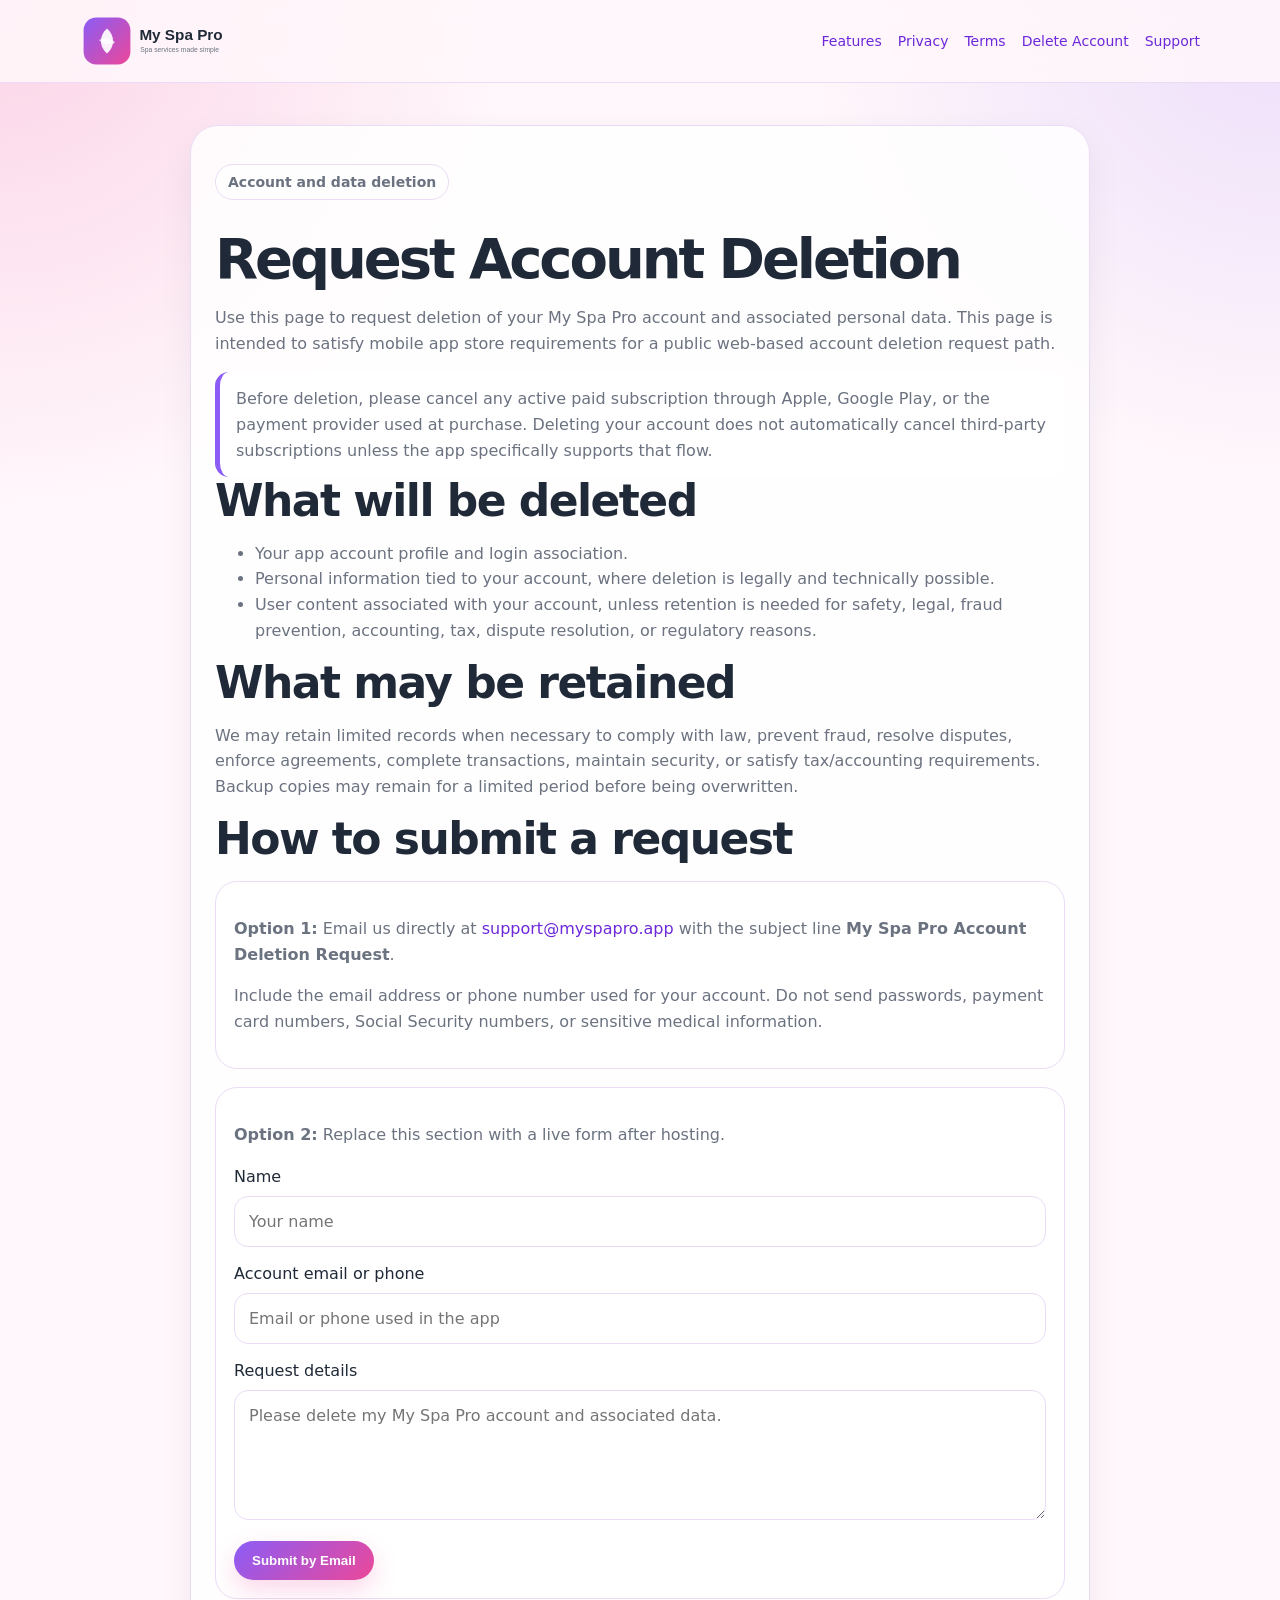
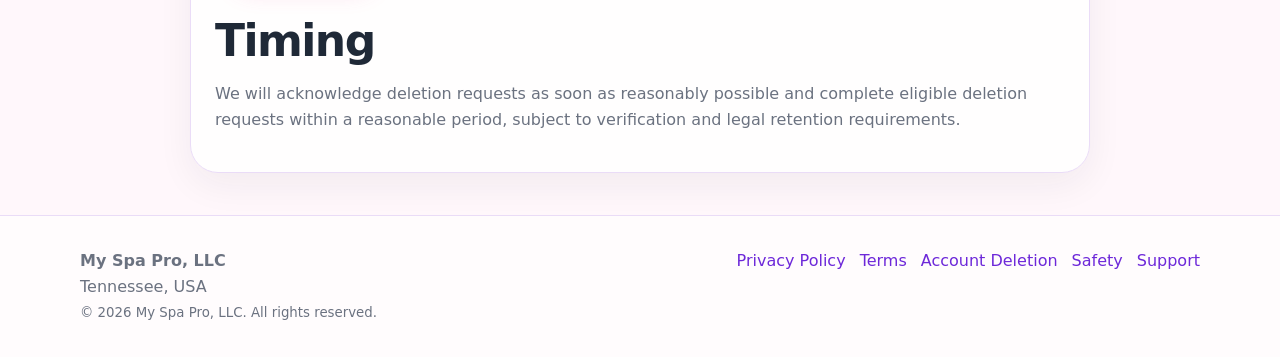
==== account-deletion.html @ a32980a8 "Add files via upload" ====
<!doctype html>
<html lang="en">
<head>
  <meta charset="utf-8">
  <meta name="viewport" content="width=device-width, initial-scale=1">
  <title>Account Deletion | My Spa Pro</title>
  <meta name="description" content="My Spa Pro helps clients and spa professionals connect, manage appointments, and simplify spa services.">
  <link rel="stylesheet" href="styles.css">
</head>
<body>

<header>
  <div class="container nav">
    <a class="logo" href="index.html" aria-label="My Spa Pro home"><img src="assets/logo.svg" alt="My Spa Pro"></a>
    <nav class="nav-links" aria-label="Main navigation">
      <a href="index.html#features">Features</a>
      <a href="privacy.html">Privacy</a>
      <a href="terms.html">Terms</a>
      <a href="account-deletion.html">Delete Account</a>
      <a href="support.html">Support</a>
    </nav>
  </div>
</header>


<main class="container content-page">
  <p class="kicker">Account and data deletion</p>
  <h1>Request Account Deletion</h1>
  <p>Use this page to request deletion of your My Spa Pro account and associated personal data. This page is intended to satisfy mobile app store requirements for a public web-based account deletion request path.</p>

  <div class="notice">
    Before deletion, please cancel any active paid subscription through Apple, Google Play, or the payment provider used at purchase. Deleting your account does not automatically cancel third-party subscriptions unless the app specifically supports that flow.
  </div>

  <h2>What will be deleted</h2>
  <ul>
    <li>Your app account profile and login association.</li>
    <li>Personal information tied to your account, where deletion is legally and technically possible.</li>
    <li>User content associated with your account, unless retention is needed for safety, legal, fraud prevention, accounting, tax, dispute resolution, or regulatory reasons.</li>
  </ul>

  <h2>What may be retained</h2>
  <p>We may retain limited records when necessary to comply with law, prevent fraud, resolve disputes, enforce agreements, complete transactions, maintain security, or satisfy tax/accounting requirements. Backup copies may remain for a limited period before being overwritten.</p>

  <h2>How to submit a request</h2>
  <div class="form-box">
    <p><strong>Option 1:</strong> Email us directly at <a href="mailto:support@myspapro.app?subject=My%20Spa%20Pro%20Account%20Deletion%20Request">support@myspapro.app</a> with the subject line <strong>My Spa Pro Account Deletion Request</strong>.</p>
    <p>Include the email address or phone number used for your account. Do not send passwords, payment card numbers, Social Security numbers, or sensitive medical information.</p>
  </div>

  <div class="form-box">
    <p><strong>Option 2:</strong> Replace this section with a live form after hosting.</p>
    <form action="mailto:support@myspapro.app" method="post" enctype="text/plain">
      <label for="name">Name</label>
      <input id="name" name="name" placeholder="Your name">
      <label for="email">Account email or phone</label>
      <input id="email" name="account" placeholder="Email or phone used in the app">
      <label for="details">Request details</label>
      <textarea id="details" name="details" placeholder="Please delete my My Spa Pro account and associated data."></textarea>
      <button class="btn" type="submit">Submit by Email</button>
    </form>
  </div>

  <h2>Timing</h2>
  <p>We will acknowledge deletion requests as soon as reasonably possible and complete eligible deletion requests within a reasonable period, subject to verification and legal retention requirements.</p>
</main>


<footer>
  <div class="container footer-grid">
    <div>
      <strong>My Spa Pro, LLC</strong><br>
      Tennessee, USA<br>
      <small>© <span id="year"></span> My Spa Pro, LLC. All rights reserved.</small>
    </div>
    <div class="footer-links">
      <a href="privacy.html">Privacy Policy</a>
      <a href="terms.html">Terms</a>
      <a href="account-deletion.html">Account Deletion</a>
      <a href="safety.html">Safety</a>
      <a href="support.html">Support</a>
    </div>
  </div>
</footer>
<script>document.getElementById('year').textContent = new Date().getFullYear();</script>

</body>
</html>
---- styles.css ----
:root {
  --bg: #fff7fb;
  --panel: rgba(255,255,255,.86);
  --text: #1f2937;
  --muted: #6b7280;
  --brand: #8b5cf6;
  --brand2: #ec4899;
  --border: #eadcf7;
  --shadow: 0 20px 60px rgba(139, 92, 246, .18);
}

* { box-sizing: border-box; }

body {
  margin: 0;
  font-family: Inter, ui-sans-serif, system-ui, -apple-system, BlinkMacSystemFont, "Segoe UI", sans-serif;
  color: var(--text);
  background:
    radial-gradient(circle at top left, rgba(236,72,153,.20), transparent 32rem),
    radial-gradient(circle at top right, rgba(139,92,246,.16), transparent 30rem),
    var(--bg);
  line-height: 1.6;
}

a { color: #6d28d9; text-decoration: none; }
a:hover { text-decoration: underline; }

.container { width: min(1120px, calc(100% - 32px)); margin: 0 auto; }

header {
  position: sticky;
  top: 0;
  z-index: 10;
  background: rgba(255,247,251,.86);
  backdrop-filter: blur(14px);
  border-bottom: 1px solid var(--border);
}

.nav {
  display: flex;
  align-items: center;
  justify-content: space-between;
  gap: 18px;
  padding: 14px 0;
}

.logo img { height: 54px; display: block; }

.nav-links {
  display: flex;
  align-items: center;
  gap: 16px;
  flex-wrap: wrap;
  font-size: 14px;
}

.btn {
  display: inline-flex;
  align-items: center;
  justify-content: center;
  border: 0;
  border-radius: 999px;
  padding: 12px 18px;
  font-weight: 700;
  background: linear-gradient(135deg, var(--brand), var(--brand2));
  color: white;
  box-shadow: 0 10px 24px rgba(236,72,153,.22);
}

.btn:hover { text-decoration: none; transform: translateY(-1px); }

.btn.secondary {
  background: white;
  color: #6d28d9;
  border: 1px solid var(--border);
  box-shadow: none;
}

.hero {
  padding: 84px 0 56px;
}

.hero-grid {
  display: grid;
  grid-template-columns: 1.08fr .92fr;
  gap: 40px;
  align-items: center;
}

.kicker {
  display: inline-flex;
  padding: 6px 12px;
  border: 1px solid var(--border);
  border-radius: 999px;
  background: rgba(255,255,255,.72);
  color: #6d28d9;
  font-size: 14px;
  font-weight: 700;
}

h1 {
  font-size: clamp(42px, 7vw, 76px);
  line-height: .98;
  letter-spacing: -0.055em;
  margin: 18px 0;
}

h2 {
  font-size: clamp(28px, 4vw, 44px);
  line-height: 1.08;
  letter-spacing: -0.035em;
  margin: 0 0 14px;
}

h3 { margin: 0 0 8px; font-size: 20px; }

.lead {
  font-size: 20px;
  color: var(--muted);
  max-width: 680px;
}

.actions { display: flex; gap: 12px; flex-wrap: wrap; margin-top: 28px; }

.phone-card {
  background: linear-gradient(180deg, rgba(255,255,255,.92), rgba(255,255,255,.72));
  border: 1px solid var(--border);
  border-radius: 34px;
  box-shadow: var(--shadow);
  padding: 28px;
}

.mock-phone {
  border-radius: 36px;
  background: #111827;
  padding: 14px;
  max-width: 360px;
  margin: 0 auto;
  box-shadow: inset 0 0 0 1px rgba(255,255,255,.08);
}

.screen {
  border-radius: 26px;
  background: linear-gradient(180deg, #fff, #fff7fb);
  min-height: 560px;
  padding: 26px 20px;
}

.app-pill {
  display: flex;
  gap: 10px;
  align-items: center;
  padding: 12px;
  background: white;
  border: 1px solid var(--border);
  border-radius: 18px;
  margin: 12px 0;
}

.icon {
  width: 44px;
  height: 44px;
  border-radius: 14px;
  background: linear-gradient(135deg, var(--brand), var(--brand2));
}

section { padding: 56px 0; }

.cards {
  display: grid;
  grid-template-columns: repeat(3, 1fr);
  gap: 18px;
  margin-top: 24px;
}

.card, .content-page {
  background: var(--panel);
  border: 1px solid var(--border);
  border-radius: 28px;
  padding: 24px;
  box-shadow: 0 12px 36px rgba(31,41,55,.06);
}

.card p, .content-page p, li { color: var(--muted); }

.content-page {
  margin: 42px auto;
  max-width: 900px;
}

.content-page h1 {
  font-size: clamp(36px, 5vw, 56px);
}

.notice {
  background: #fff;
  border-left: 5px solid var(--brand);
  padding: 14px 16px;
  border-radius: 14px;
  color: var(--muted);
}

.form-box {
  background: white;
  border: 1px solid var(--border);
  border-radius: 22px;
  padding: 18px;
  margin: 18px 0;
}

input, textarea, select {
  width: 100%;
  padding: 12px 14px;
  border: 1px solid var(--border);
  border-radius: 14px;
  font: inherit;
  margin: 6px 0 14px;
  background: #fff;
}

textarea { min-height: 130px; }

footer {
  border-top: 1px solid var(--border);
  background: rgba(255,255,255,.68);
  padding: 32px 0;
  color: var(--muted);
}

.footer-grid {
  display: flex;
  justify-content: space-between;
  gap: 20px;
  flex-wrap: wrap;
}

.footer-links { display: flex; gap: 14px; flex-wrap: wrap; }

@media (max-width: 820px) {
  .hero-grid, .cards { grid-template-columns: 1fr; }
  .nav { align-items: flex-start; flex-direction: column; }
  .screen { min-height: 440px; }
}
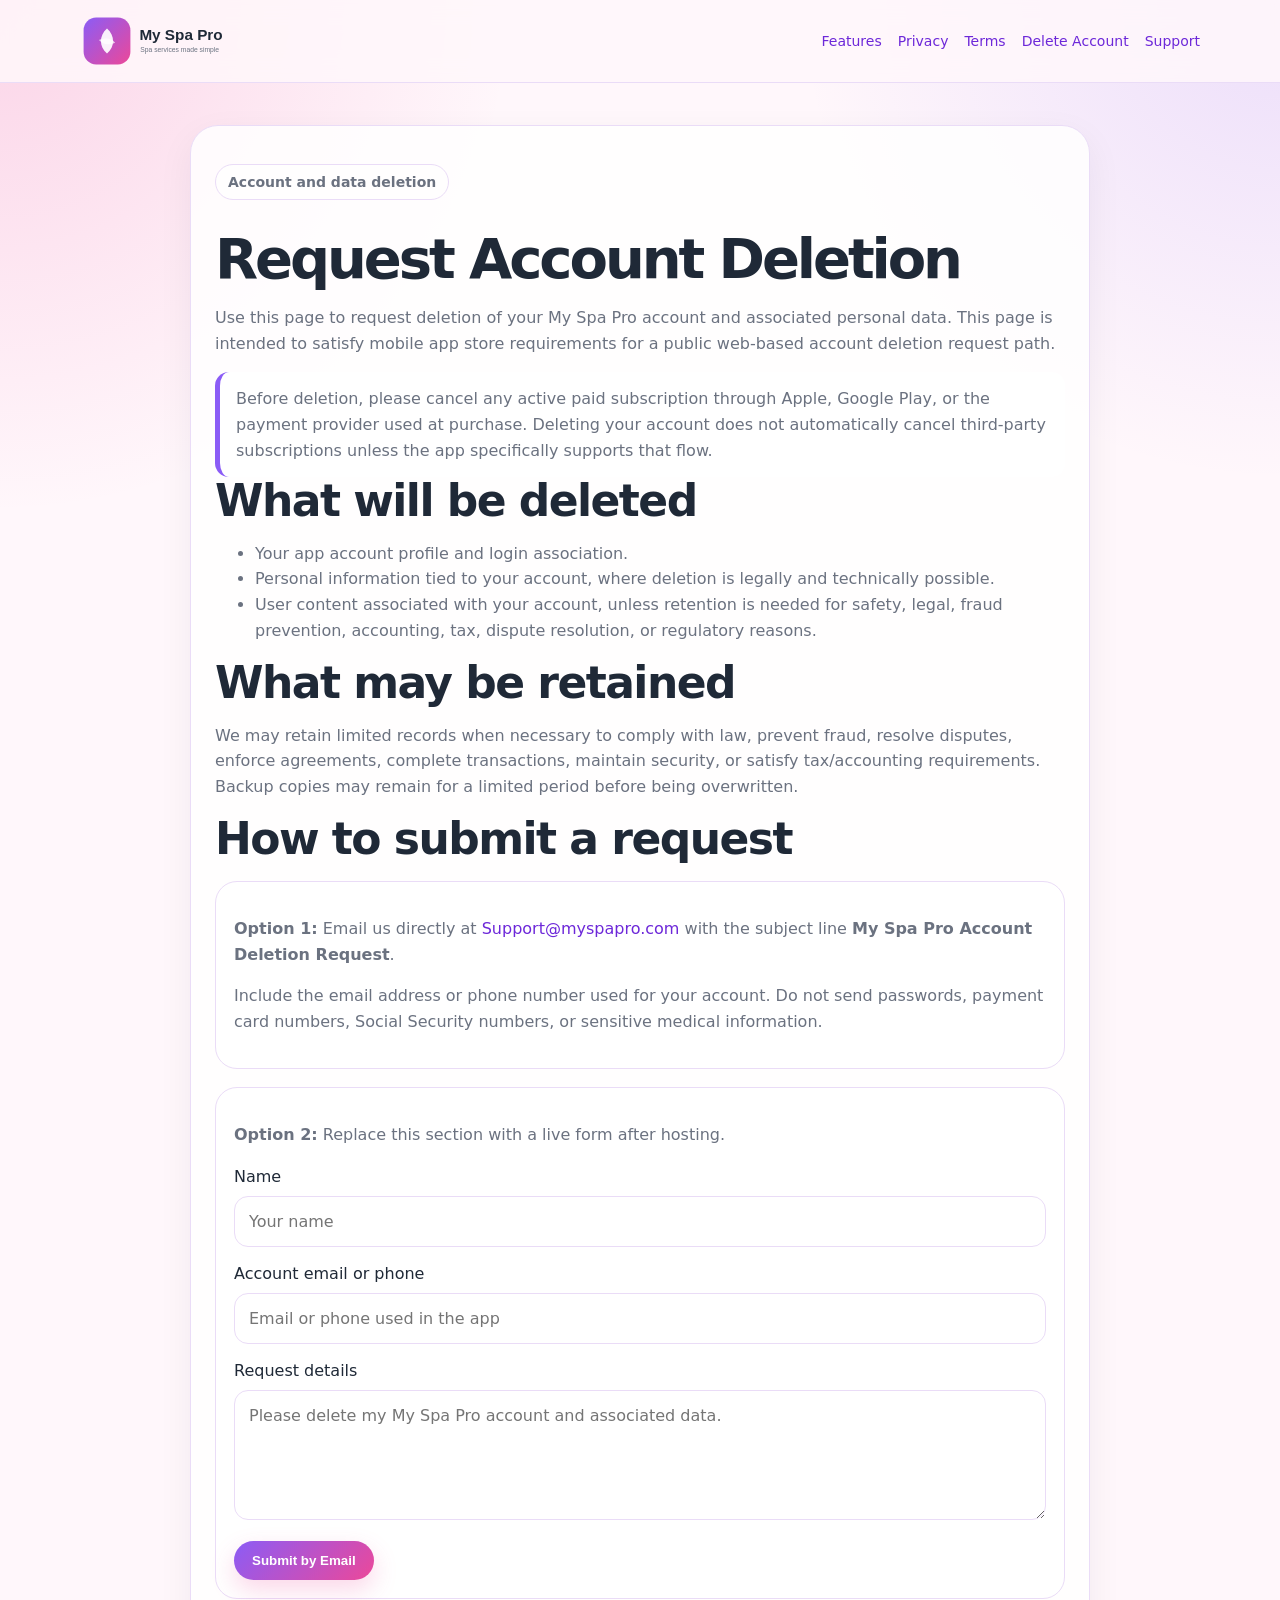
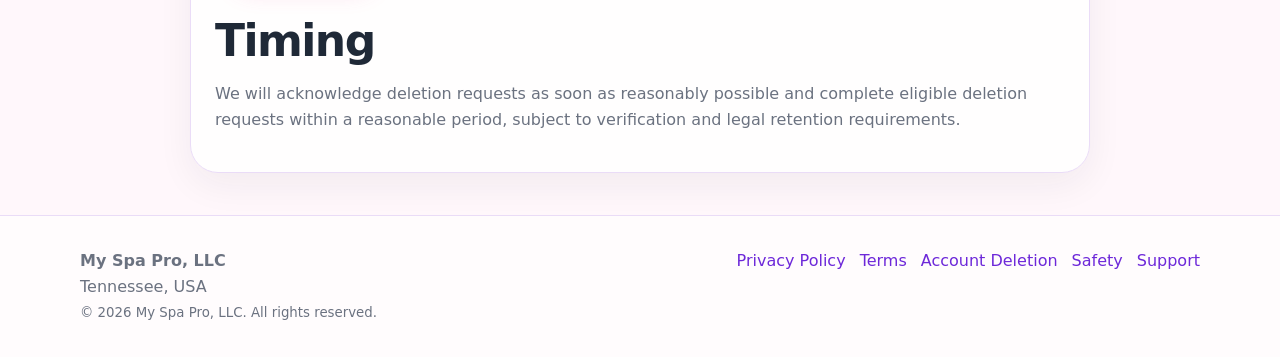
==== commit 37031be2: "Update account-deletion.html" ====
--- a/account-deletion.html
+++ b/account-deletion.html
@@ -44,13 +44,13 @@
 
   <h2>How to submit a request</h2>
   <div class="form-box">
-    <p><strong>Option 1:</strong> Email us directly at <a href="mailto:support@myspapro.app?subject=My%20Spa%20Pro%20Account%20Deletion%20Request">support@myspapro.app</a> with the subject line <strong>My Spa Pro Account Deletion Request</strong>.</p>
+    <p><strong>Option 1:</strong> Email us directly at <a href="mailto:Support@myspapro.com?subject=My%20Spa%20Pro%20Account%20Deletion%20Request">Support@myspapro.com</a> with the subject line <strong>My Spa Pro Account Deletion Request</strong>.</p>
     <p>Include the email address or phone number used for your account. Do not send passwords, payment card numbers, Social Security numbers, or sensitive medical information.</p>
   </div>
 
   <div class="form-box">
     <p><strong>Option 2:</strong> Replace this section with a live form after hosting.</p>
-    <form action="mailto:support@myspapro.app" method="post" enctype="text/plain">
+    <form action="mailto:Support@myspapro.com" method="post" enctype="text/plain">
       <label for="name">Name</label>
       <input id="name" name="name" placeholder="Your name">
       <label for="email">Account email or phone</label>
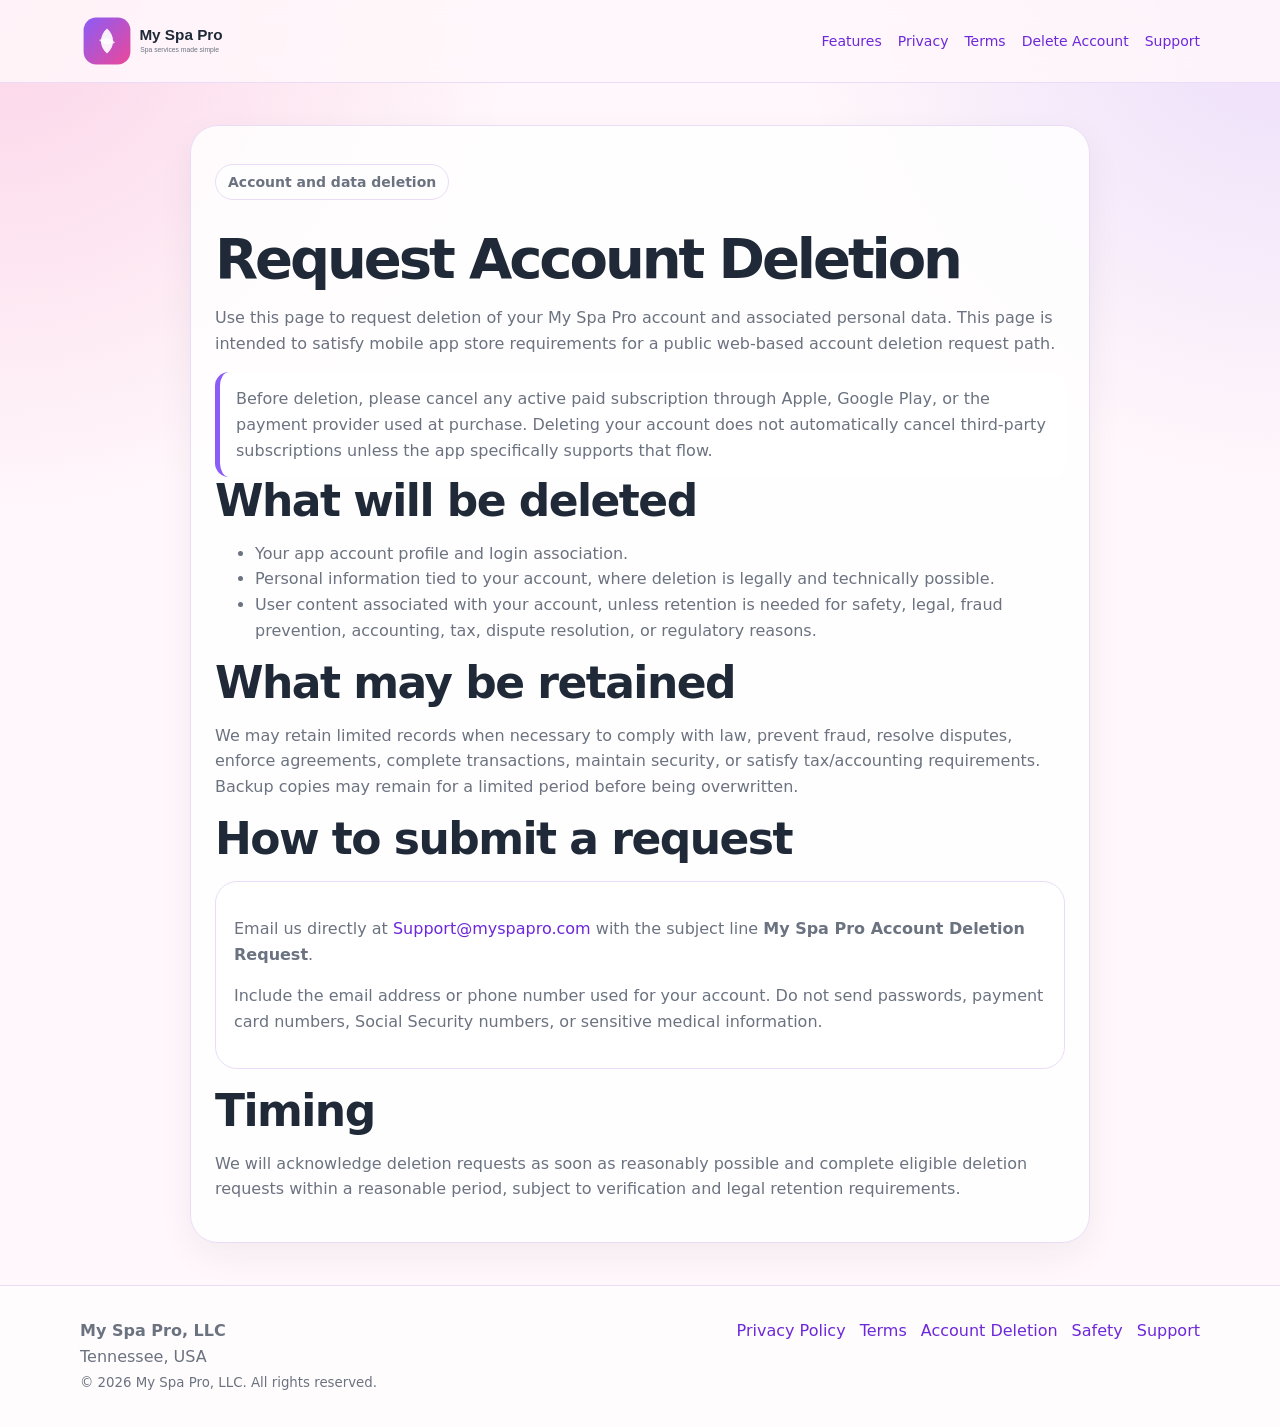
==== commit 0fbe25f3: "Update account-deletion.html Removed form" ====
--- a/account-deletion.html
+++ b/account-deletion.html
@@ -44,21 +44,8 @@
 
   <h2>How to submit a request</h2>
   <div class="form-box">
-    <p><strong>Option 1:</strong> Email us directly at <a href="mailto:Support@myspapro.com?subject=My%20Spa%20Pro%20Account%20Deletion%20Request">Support@myspapro.com</a> with the subject line <strong>My Spa Pro Account Deletion Request</strong>.</p>
+    <p>Email us directly at <a href="mailto:Support@myspapro.com?subject=My%20Spa%20Pro%20Account%20Deletion%20Request">Support@myspapro.com</a> with the subject line <strong>My Spa Pro Account Deletion Request</strong>.</p>
     <p>Include the email address or phone number used for your account. Do not send passwords, payment card numbers, Social Security numbers, or sensitive medical information.</p>
-  </div>
-
-  <div class="form-box">
-    <p><strong>Option 2:</strong> Replace this section with a live form after hosting.</p>
-    <form action="mailto:Support@myspapro.com" method="post" enctype="text/plain">
-      <label for="name">Name</label>
-      <input id="name" name="name" placeholder="Your name">
-      <label for="email">Account email or phone</label>
-      <input id="email" name="account" placeholder="Email or phone used in the app">
-      <label for="details">Request details</label>
-      <textarea id="details" name="details" placeholder="Please delete my My Spa Pro account and associated data."></textarea>
-      <button class="btn" type="submit">Submit by Email</button>
-    </form>
   </div>
 
   <h2>Timing</h2>
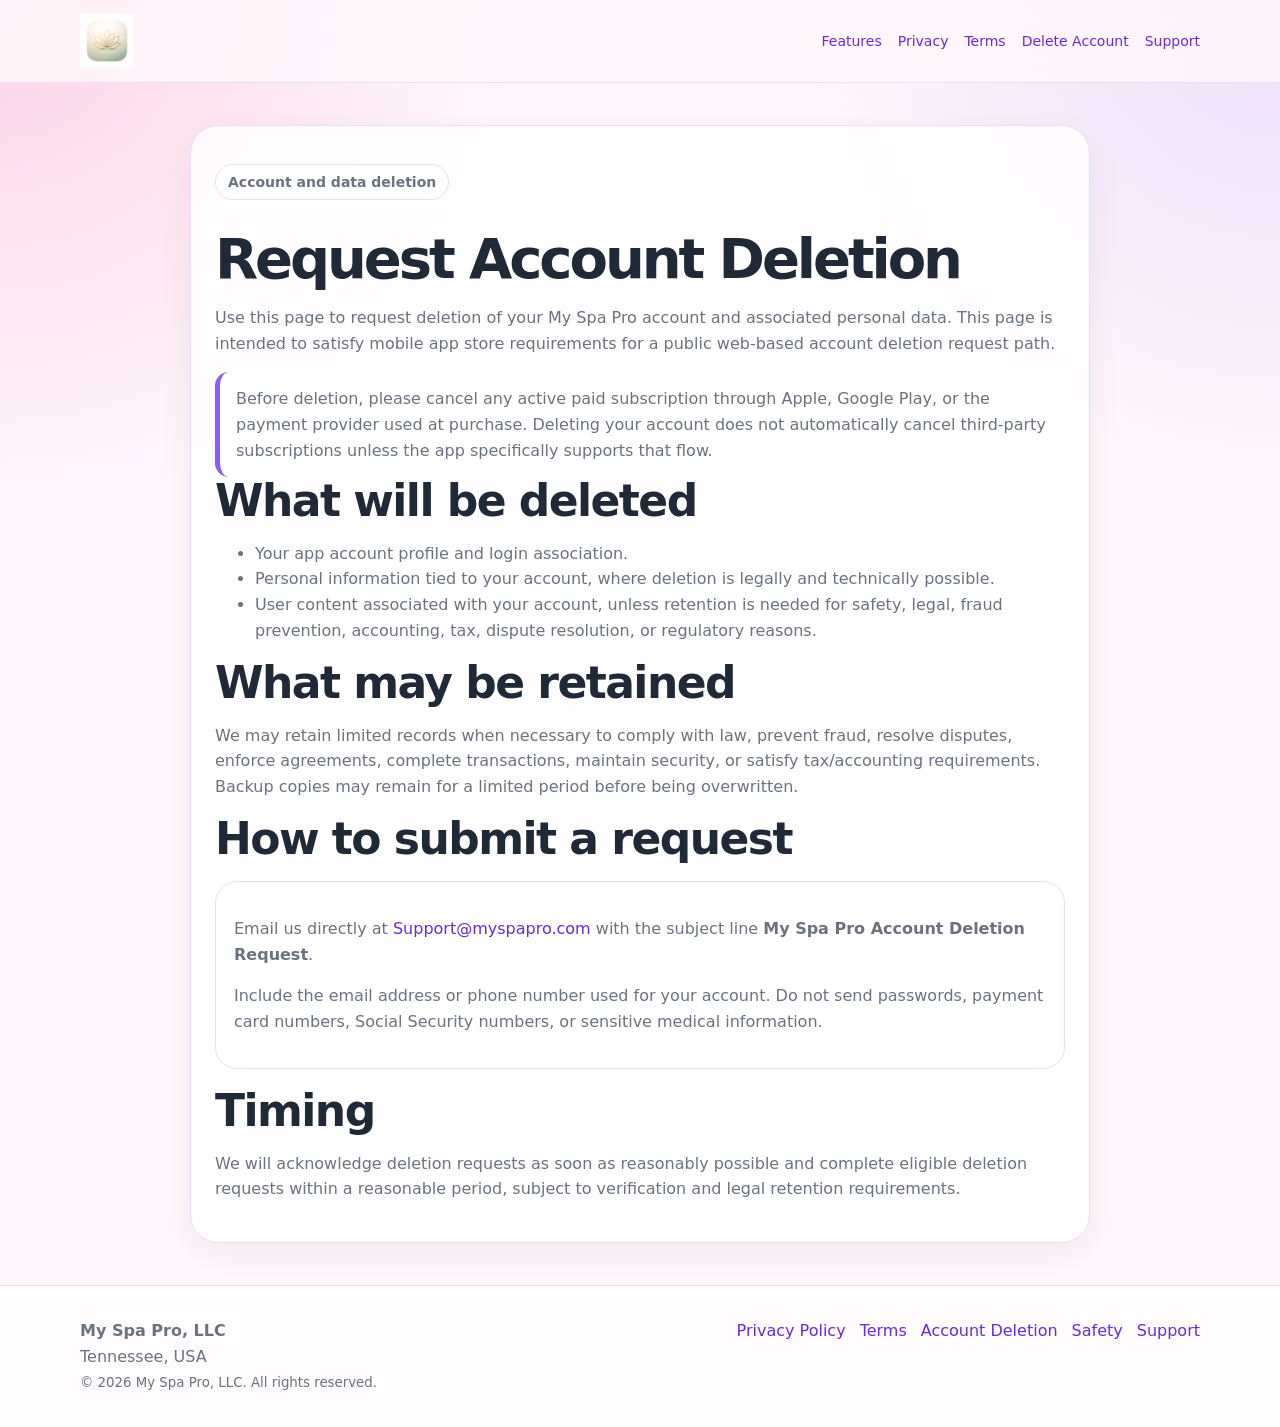
==== commit 406329a6: "Update account-deletion.html" ====
--- a/account-deletion.html
+++ b/account-deletion.html
@@ -11,7 +11,7 @@
 
 <header>
   <div class="container nav">
-    <a class="logo" href="index.html" aria-label="My Spa Pro home"><img src="assets/logo.svg" alt="My Spa Pro"></a>
+    <a class="logo" href="index.html" aria-label="My Spa Pro home"><img src="assets/logo.png" alt="My Spa Pro"></a>
     <nav class="nav-links" aria-label="Main navigation">
       <a href="index.html#features">Features</a>
       <a href="privacy.html">Privacy</a>
